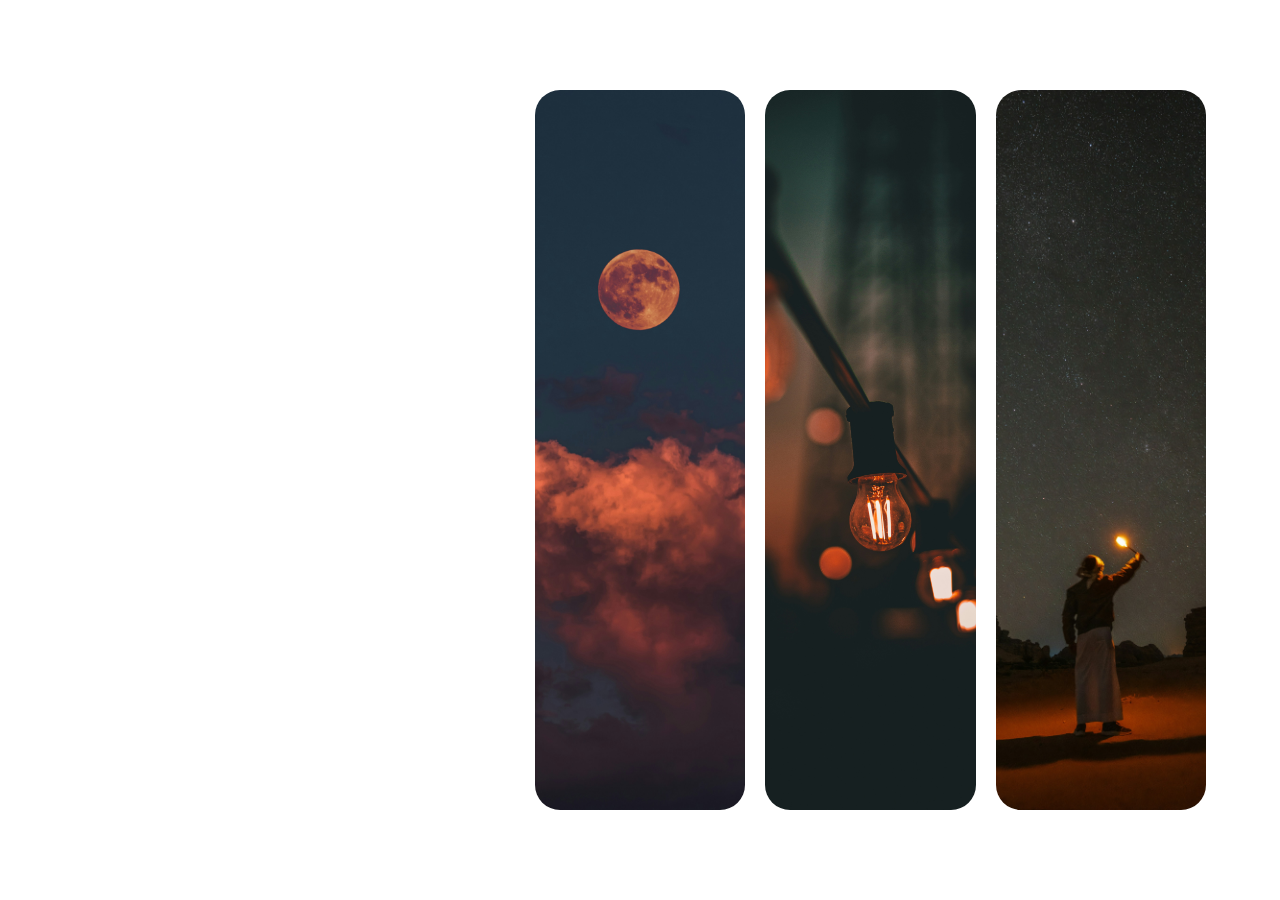
==== expanding.html @ 93295a53 "expanding" ====
<!DOCTYPE html>
<html lang = "en">
    <head>
        <title>expanding</title>
        <link rel="stylesheet" href = "css/expanding.css">
    </head>
    <body>
        <div class = "container">
            <div class = "panel" style="background-image: url('css/images/night1.jpg')">
                <h3>Explore the night</h3>
            </div>
            <div class = "panel" style="background-image: url('css/images/night2.jpg')">
                <h3>The night sky</h3>
            </div>
            <div class = "panel" style="background-image: url('css/images/night3.jpg')">
                <h3>The moon</h3>
            </div>
            <div class = "panel" style="background-image: url('css/images/night4.jpg')">
                <h3>Lights at night</h3>
            </div>
            <div class = "panel" style="background-image: url('css/images/night5.jpg')">
                <h3>lets light the night</h3>
            </div>
        </div>
    </body>

    <script src="js/expanding.js"></script>
</html>
---- css/expanding.css ----
@import url('https://fonts.googleapis.com/css2?family=Anta&family=Micro+5&display=swap');

*{
    box-sizing: border-box;
}

body{

    height: 100vh;
    display: flex;
    align-items: center;
    justify-content: center;
    margin: 0;
    font-family: "Anta", sans-serif;
}

.container{
    width: 90vw;
    display: flex;
}

.panel{
    background-size: cover;
    background-position: center;
    background-repeat: no-repeat;
    height: 80vh;
    border-radius: 25px;
    color:white;
    cursor:pointer;
    flex: 0.5;
    margin: 10px;
    position: relative;
    transition: flex 1s ease-in;
}

.panel.active{
    flex: 5;
}

.panel h3{
    font-size: 24px;
    position: absolute;
    bottom: 20px;
    left: 20px;
    margin: 0;
    opacity: 0;
}

.panel.active h3{
    opacity: 1;
    transition: opacity .7s ease-in 0.6s;
}


@media (max-width: 480px){
    .panel:nth-of-type(4){
        display:none;
    }
    .panel:nth-of-type(5){
        display:none;
    }
    .container{
        width:100vw;
    }
}
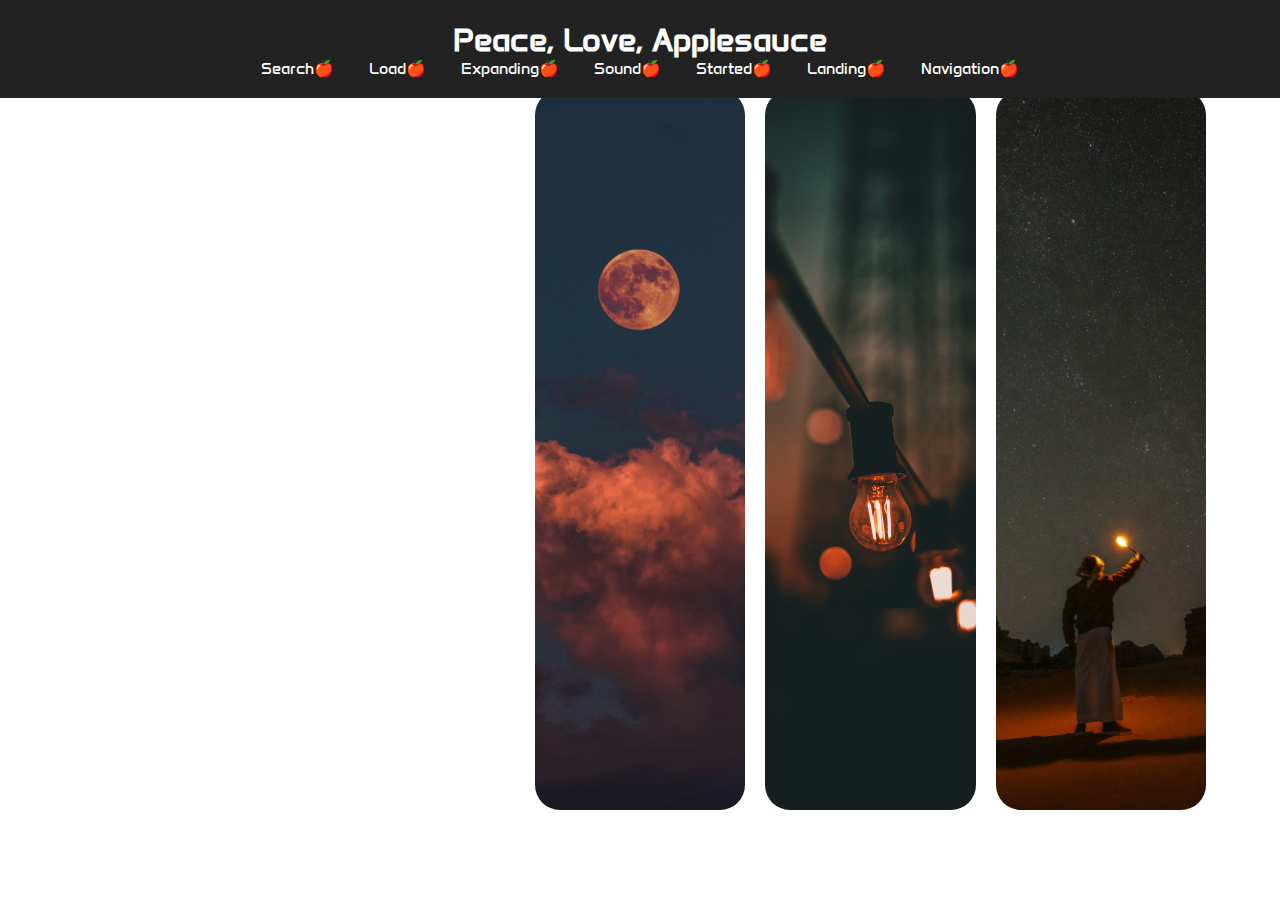
==== commit abf62831: "Fri, Mar 15, 2024, 7:48 PM -07:00" ====
--- a/expanding.html
+++ b/expanding.html
@@ -22,6 +22,18 @@
                 <h3>lets light the night</h3>
             </div>
         </div>
+        <nav class="nav">
+            <div class="container_links">
+                <h1 class="logo"><a href="index.html">Peace, Love, Applesauce</a></h1>
+                <a href = "search.html" >Search🍎</a>
+                <a href = "loading.html" >Load🍎</a>
+                <a href = "expanding.html" >Expanding🍎</a>
+                <a href = "sound.html" >Sound🍎</a>
+                <a href = "getting_started.html" >Started🍎</a>
+                <a href = "landingpage.html" >Landing🍎</a>
+                <a href = "navigation.html" >Navigation🍎</a>
+            </div>
+        </nav>
     </body>
 
     <script src="js/expanding.js"></script>
--- a/css/expanding.css
+++ b/css/expanding.css
@@ -63,3 +63,33 @@
         width:100vw;
     }
 }
+.nav{
+    position: fixed;
+    background-color: #222;
+    top: 0;
+    left:0;
+    right: 0;
+    transition: all 0.3s ease-in-out;
+    opacity: 1;
+}
+.nav h1{
+    text-align: center;
+    position: relative;
+    align-items: center;
+    justify-content: center;
+    margin: auto;
+}
+.nav .container_links{
+    text-align: center;
+    justify-content:space-between;
+    top: 55vh;
+    padding:20px 0;
+    transition: all 0.3s ease-in-out;
+}
+
+.nav a{
+    color: white;
+    text-decoration: none;
+    padding: 7px 15px;
+    transition: all 0.3s ease-in-out;
+}
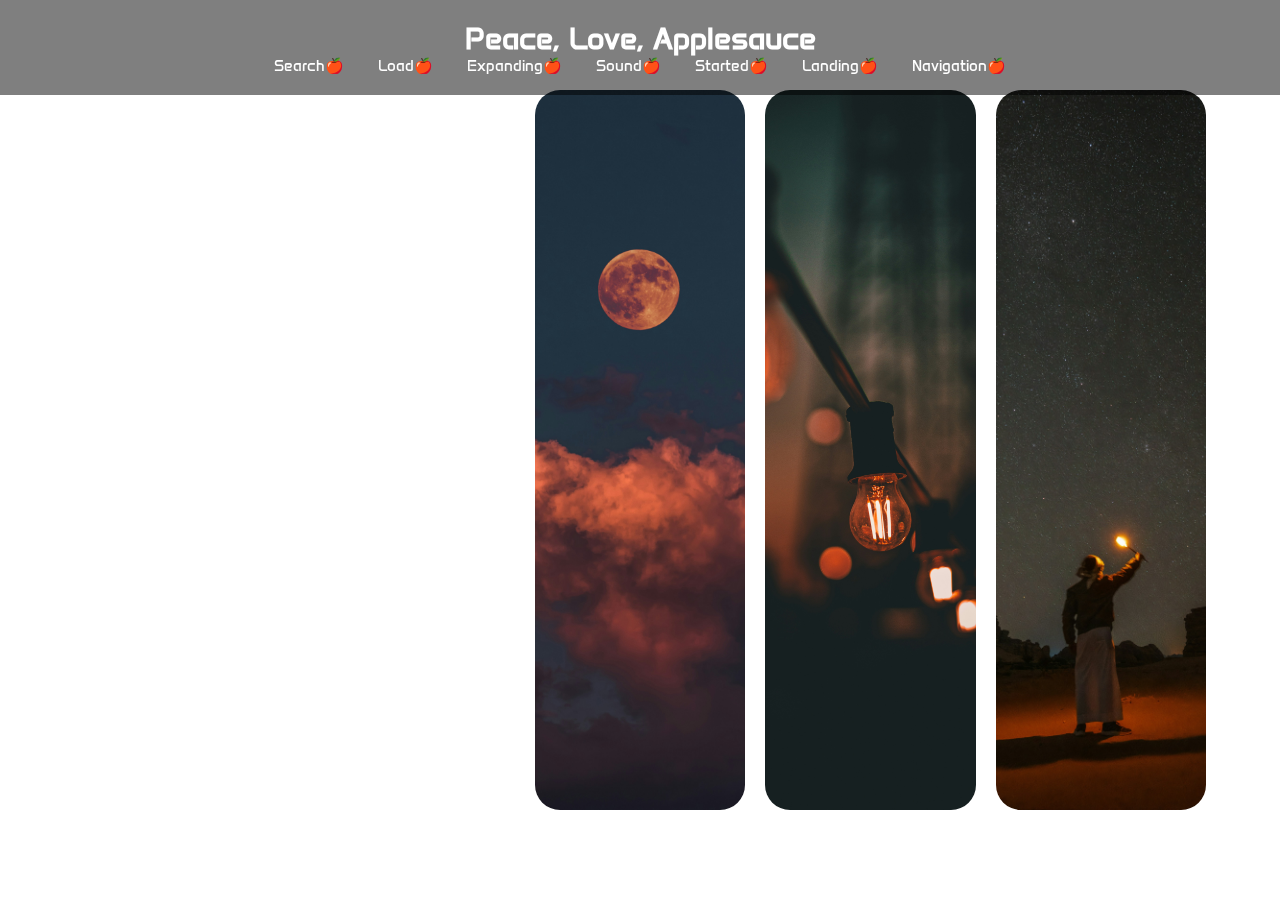
==== commit 40881948: "Fri, Mar 15, 2024, 8:45 PM -07:00" ====
--- a/expanding.html
+++ b/expanding.html
@@ -24,14 +24,14 @@
         </div>
         <nav class="nav">
             <div class="container_links">
-                <h1 class="logo"><a href="index.html">Peace, Love, Applesauce</a></h1>
-                <a href = "search.html" >Search🍎</a>
-                <a href = "loading.html" >Load🍎</a>
-                <a href = "expanding.html" >Expanding🍎</a>
-                <a href = "sound.html" >Sound🍎</a>
-                <a href = "getting_started.html" >Started🍎</a>
-                <a href = "landingpage.html" >Landing🍎</a>
-                <a href = "navigation.html" >Navigation🍎</a>
+                <h1 class="logo"><a href="index.html"target="_blank">Peace, Love, Applesauce</a></h1>
+                <a href = "search.html"target="_blank" >Search🍎</a>
+                <a href = "loading.html"target="_blank" >Load🍎</a>
+                <a href = "expanding.html"target="_blank" >Expanding🍎</a>
+                <a href = "sound.html"target="_blank" >Sound🍎</a>
+                <a href = "getting_started.html"target="_blank" >Started🍎</a>
+                <a href = "landingpage.html"target="_blank" >Landing🍎</a>
+                <a href = "navigation.html"target="_blank" >Navigation🍎</a>
             </div>
         </nav>
     </body>
--- a/css/expanding.css
+++ b/css/expanding.css
@@ -65,7 +65,7 @@
 }
 .nav{
     position: fixed;
-    background-color: #222;
+    background-color: rgba(0,0,0,0.5);
     top: 0;
     left:0;
     right: 0;
@@ -80,6 +80,7 @@
     margin: auto;
 }
 .nav .container_links{
+    font-size: 15px;
     text-align: center;
     justify-content:space-between;
     top: 55vh;
